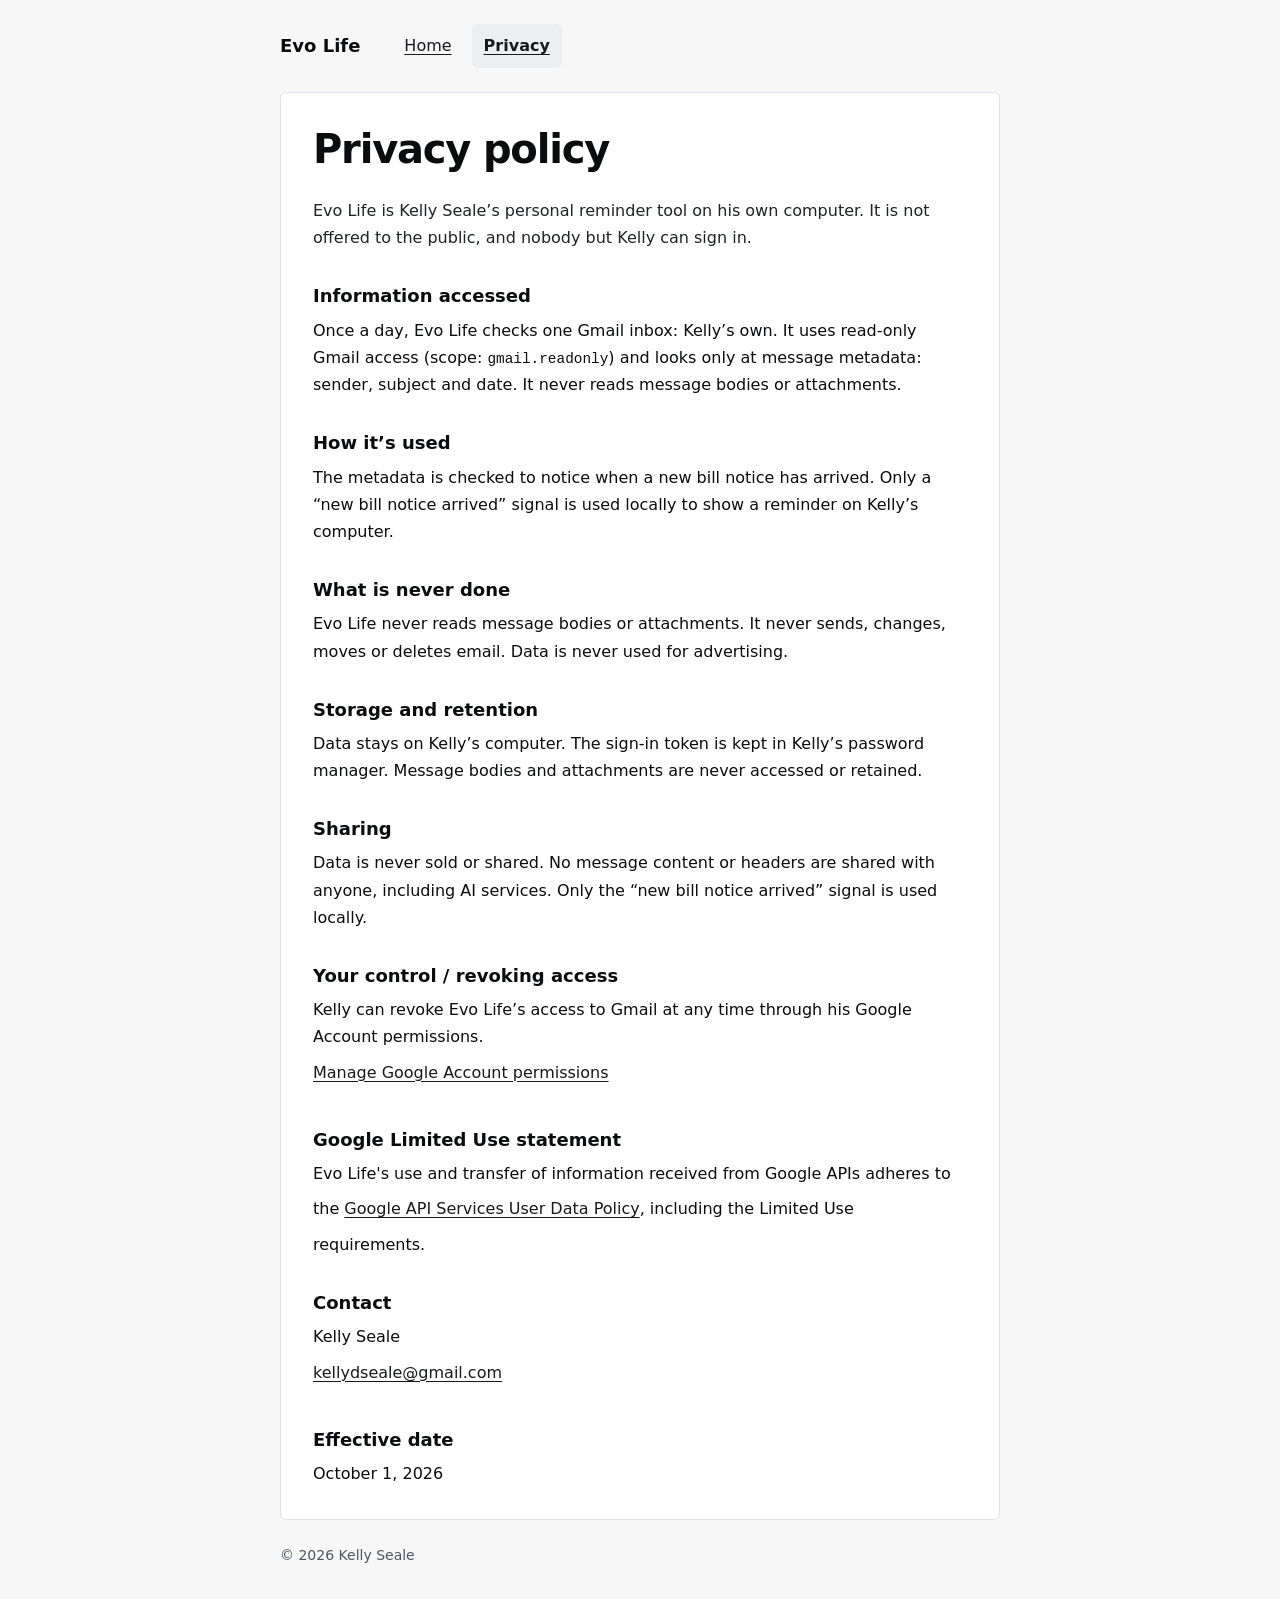
==== privacy.html @ 9ca0b937 "Evo Life: public homepage and privacy policy for the Google OAuth consent screen Co-Authored-By: Cla" ====
<!doctype html>
<html lang="en">
<head>
  <meta charset="utf-8">
  <meta name="viewport" content="width=device-width, initial-scale=1">
  <meta name="description" content="How Evo Life accesses Gmail message metadata for Kelly Seale's personal bill reminders, keeps data local, and lets the owner revoke access.">
  <title>Privacy policy | Evo Life</title>
  <link rel="icon" type="image/svg+xml" href="data:image/svg+xml,%3Csvg xmlns='http://www.w3.org/2000/svg' viewBox='0 0 32 32'%3E%3Crect width='32' height='32' rx='8' fill='%2318191c'/%3E%3Cpath d='m9 16 5 5 9-10' fill='none' stroke='%23ffffff' stroke-width='3' stroke-linecap='round' stroke-linejoin='round'/%3E%3C/svg%3E">
  <link rel="stylesheet" href="style.css">
</head>
<body>
  <a class="skip-link" href="#main">Skip to content</a>
  <header class="site-header wrap">
    <span class="site-name">Evo Life</span>
    <nav aria-label="Main navigation">
      <a href="index.html">Home</a>
      <a href="privacy.html" aria-current="page">Privacy</a>
    </nav>
  </header>
  <main id="main" class="wrap content" tabindex="-1">
    <h1>Privacy policy</h1>
    <p class="intro">Evo Life is Kelly Seale’s personal reminder tool on his own computer. It is not offered to the public, and nobody but Kelly can sign in.</p>
    <section aria-labelledby="information">
      <h2 id="information">Information accessed</h2>
      <p>Once a day, Evo Life checks one Gmail inbox: Kelly’s own. It uses read-only Gmail access (scope: <code>gmail.readonly</code>) and looks only at message metadata: sender, subject and date. It never reads message bodies or attachments.</p>
    </section>
    <section aria-labelledby="use">
      <h2 id="use">How it’s used</h2>
      <p>The metadata is checked to notice when a new bill notice has arrived. Only a “new bill notice arrived” signal is used locally to show a reminder on Kelly’s computer.</p>
    </section>
    <section aria-labelledby="never">
      <h2 id="never">What is never done</h2>
      <p>Evo Life never reads message bodies or attachments. It never sends, changes, moves or deletes email. Data is never used for advertising.</p>
    </section>
    <section aria-labelledby="storage">
      <h2 id="storage">Storage and retention</h2>
      <p>Data stays on Kelly’s computer. The sign-in token is kept in Kelly’s password manager. Message bodies and attachments are never accessed or retained.</p>
    </section>
    <section aria-labelledby="sharing">
      <h2 id="sharing">Sharing</h2>
      <p>Data is never sold or shared. No message content or headers are shared with anyone, including AI services. Only the “new bill notice arrived” signal is used locally.</p>
    </section>
    <section aria-labelledby="control">
      <h2 id="control">Your control / revoking access</h2>
      <p>Kelly can revoke Evo Life’s access to Gmail at any time through his Google Account permissions.</p>
      <a href="https://myaccount.google.com/permissions">Manage Google Account permissions</a>
    </section>
    <section aria-labelledby="limited-use">
      <h2 id="limited-use">Google Limited Use statement</h2>
      <p>Evo Life's use and transfer of information received from Google APIs adheres to the <a href="https://developers.google.com/terms/api-services-user-data-policy">Google API Services User Data Policy</a>, including the Limited Use requirements.</p>
    </section>
    <section aria-labelledby="contact">
      <h2 id="contact">Contact</h2>
      <p>Kelly Seale</p>
      <a href="mailto:kellydseale@gmail.com">kellydseale@gmail.com</a>
    </section>
    <section aria-labelledby="effective">
      <h2 id="effective">Effective date</h2>
      <p><time datetime="2026-10-01">October 1, 2026</time></p>
    </section>
  </main>
  <footer class="site-footer wrap">© 2026 Kelly Seale</footer>
</body>
</html>
---- style.css ----
/* Standalone subset of TD Graphite color and spacing tokens. */
:root {
  color-scheme: light dark;
  --bg: #f7f7f8;
  --card: #ffffff;
  --fg: #0b0c0e;
  --fg-soft: #1f2227;
  --muted-fg: #50565e;
  --border: #dfe2e6;
  --muted: #eceef0;
  --brand-text: #18191c;
  --ring: #18191c;
  --control-border: #7c838c;
  --space-1: 4px;
  --space-2: 8px;
  --space-3: 12px;
  --space-4: 16px;
  --space-6: 24px;
  --space-8: 32px;
  --radius-sm: 6px;
  --font-sans: system-ui, -apple-system, BlinkMacSystemFont, "Segoe UI", sans-serif;
  --font-mono: ui-monospace, "Cascadia Code", "Segoe UI Mono", monospace;
  --content-width: 720px;
  --touch-target: 44px;
}
@media (prefers-color-scheme: dark) {
  :root {
    --bg: #08090a;
    --card: #0e0f11;
    --fg: #f2f3f5;
    --fg-soft: #e3e5e8;
    --muted-fg: #9ba1a8;
    --border: #202226;
    --muted: #1a1c1f;
    --brand-text: #e7e9ec;
    --ring: #c9ccd1;
    --control-border: #666d77;
  }
}
* { box-sizing: border-box; }
html { scrollbar-color: var(--control-border) var(--bg); }
body {
  margin: 0;
  padding-inline: var(--space-6);
  background: var(--bg);
  color: var(--fg);
  font-family: var(--font-sans);
  font-size: 1rem;
  line-height: 1.7;
  overflow-wrap: anywhere;
  text-align: left;
}
.wrap { width: 100%; max-width: var(--content-width); margin-inline: auto; }
.site-header {
  display: flex;
  flex-wrap: wrap;
  align-items: center;
  gap: var(--space-3) var(--space-8);
  padding-block: var(--space-6);
}
.site-name { font-size: 1.125rem; font-weight: 650; }
nav { display: flex; flex-wrap: wrap; gap: var(--space-2); }
nav a { padding-inline: var(--space-3); }
nav a[aria-current="page"] { background: var(--muted); font-weight: 650; }
nav a:hover { background: var(--muted); }
.content {
  background: var(--card);
  padding: var(--space-8);
  border: 1px solid var(--border);
  border-radius: var(--radius-sm);
}
h1, h2, p, ul { margin: 0; }
h1 { font-size: clamp(2rem, 5vw, 2.5rem); line-height: 1.2; letter-spacing: -0.03em; text-wrap: balance; }
h2 { font-size: 1.125rem; line-height: 1.4; margin-bottom: var(--space-2); text-wrap: pretty; }
.intro { margin-top: var(--space-6); color: var(--fg-soft); }
section { margin-top: var(--space-8); }
ul { padding-left: var(--space-6); }
li + li { margin-top: var(--space-2); }
a {
  display: inline-block;
  min-width: var(--touch-target);
  min-height: var(--touch-target);
  padding-block: var(--space-2);
  max-width: 100%;
  color: var(--brand-text);
  border-radius: var(--radius-sm);
  text-decoration-thickness: 1px;
  text-underline-offset: 0.2em;
  touch-action: manipulation;
  -webkit-tap-highlight-color: var(--muted);
}
a:hover { text-decoration-thickness: 2px; }
a:focus-visible, main:focus-visible { outline: 3px solid var(--ring); outline-offset: 3px; }
code { font-family: var(--font-mono); font-size: 0.9em; }
.page-links { display: flex; flex-wrap: wrap; gap: var(--space-2) var(--space-6); margin-top: var(--space-8); padding-top: var(--space-4); border-top: 1px solid var(--border); }
.site-footer { padding-block: var(--space-6) var(--space-8); color: var(--muted-fg); font-size: 0.875rem; }
.skip-link { position: absolute; transform: translateY(-200%); padding-inline: var(--space-4); background: var(--card); }
.skip-link:focus { transform: translateY(0); }
@media (max-width: 480px) {
  body { padding-inline: var(--space-4); }
  .content { padding: var(--space-6); }
  .site-header { gap: var(--space-3) var(--space-6); }
}
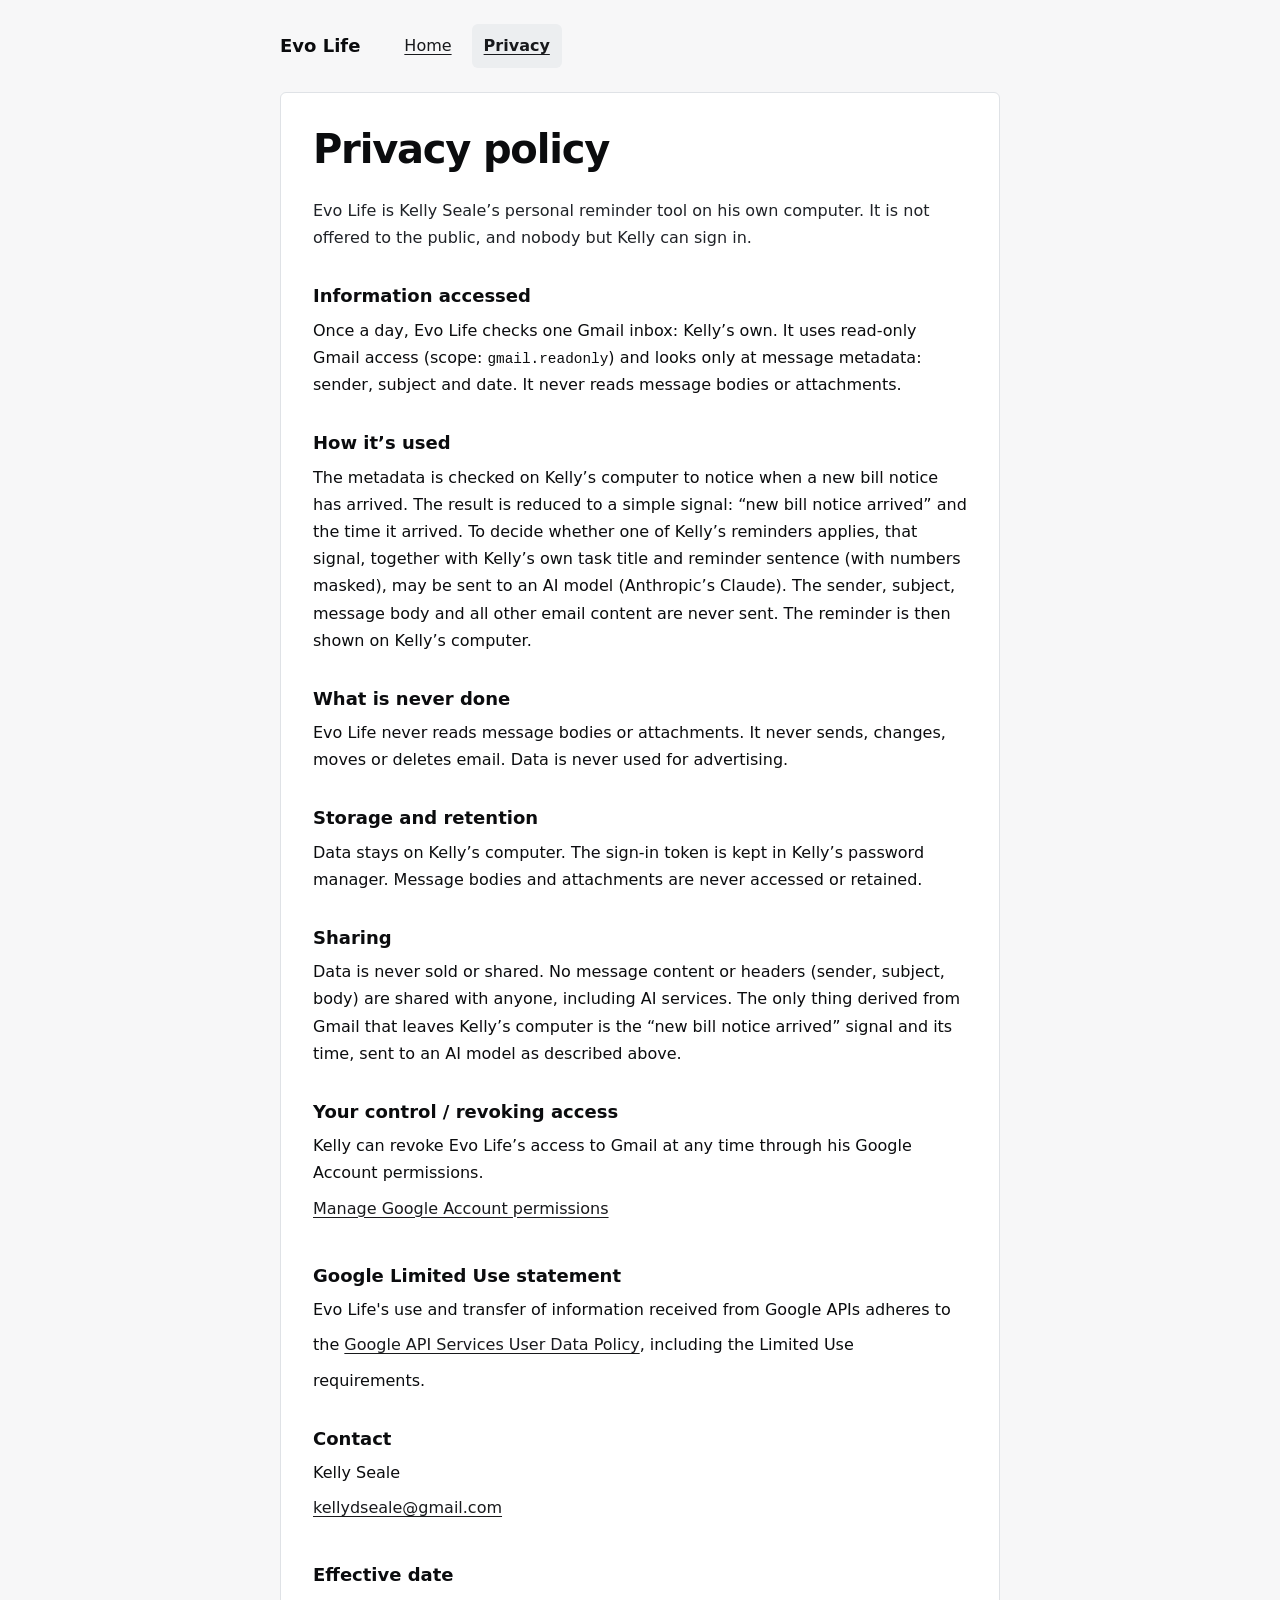
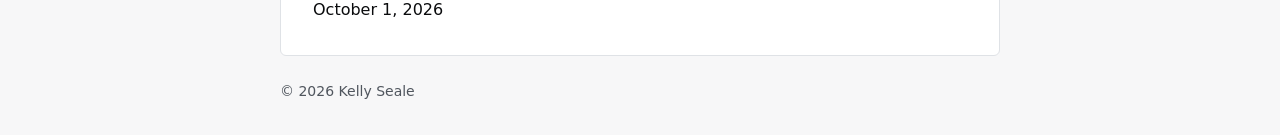
==== commit 84d15676: "Privacy: state precisely what reaches the AI model (signal + Kelly's own masked reminder text; never" ====
--- a/privacy.html
+++ b/privacy.html
@@ -26,7 +26,7 @@
     </section>
     <section aria-labelledby="use">
       <h2 id="use">How it’s used</h2>
-      <p>The metadata is checked to notice when a new bill notice has arrived. Only a “new bill notice arrived” signal is used locally to show a reminder on Kelly’s computer.</p>
+      <p>The metadata is checked on Kelly’s computer to notice when a new bill notice has arrived. The result is reduced to a simple signal: “new bill notice arrived” and the time it arrived. To decide whether one of Kelly’s reminders applies, that signal, together with Kelly’s own task title and reminder sentence (with numbers masked), may be sent to an AI model (Anthropic’s Claude). The sender, subject, message body and all other email content are never sent. The reminder is then shown on Kelly’s computer.</p>
     </section>
     <section aria-labelledby="never">
       <h2 id="never">What is never done</h2>
@@ -38,7 +38,7 @@
     </section>
     <section aria-labelledby="sharing">
       <h2 id="sharing">Sharing</h2>
-      <p>Data is never sold or shared. No message content or headers are shared with anyone, including AI services. Only the “new bill notice arrived” signal is used locally.</p>
+      <p>Data is never sold or shared. No message content or headers (sender, subject, body) are shared with anyone, including AI services. The only thing derived from Gmail that leaves Kelly’s computer is the “new bill notice arrived” signal and its time, sent to an AI model as described above.</p>
     </section>
     <section aria-labelledby="control">
       <h2 id="control">Your control / revoking access</h2>
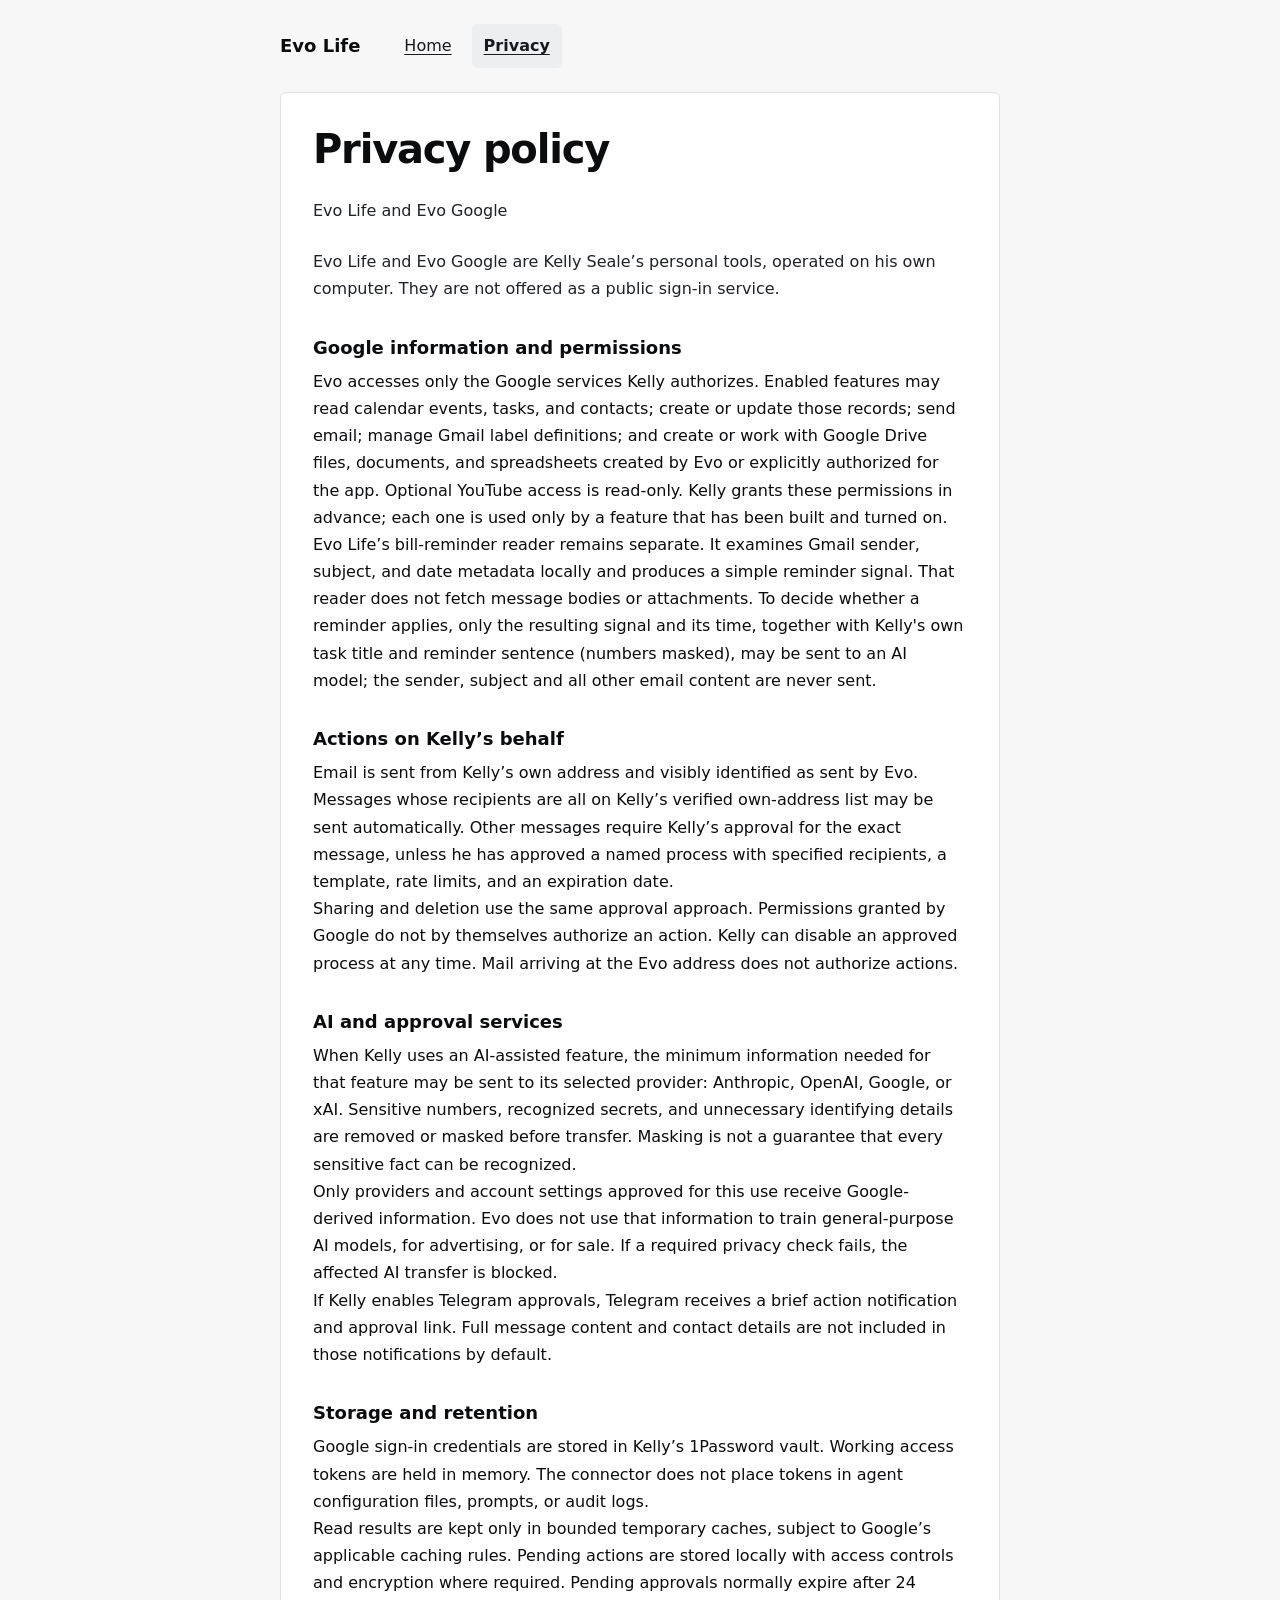
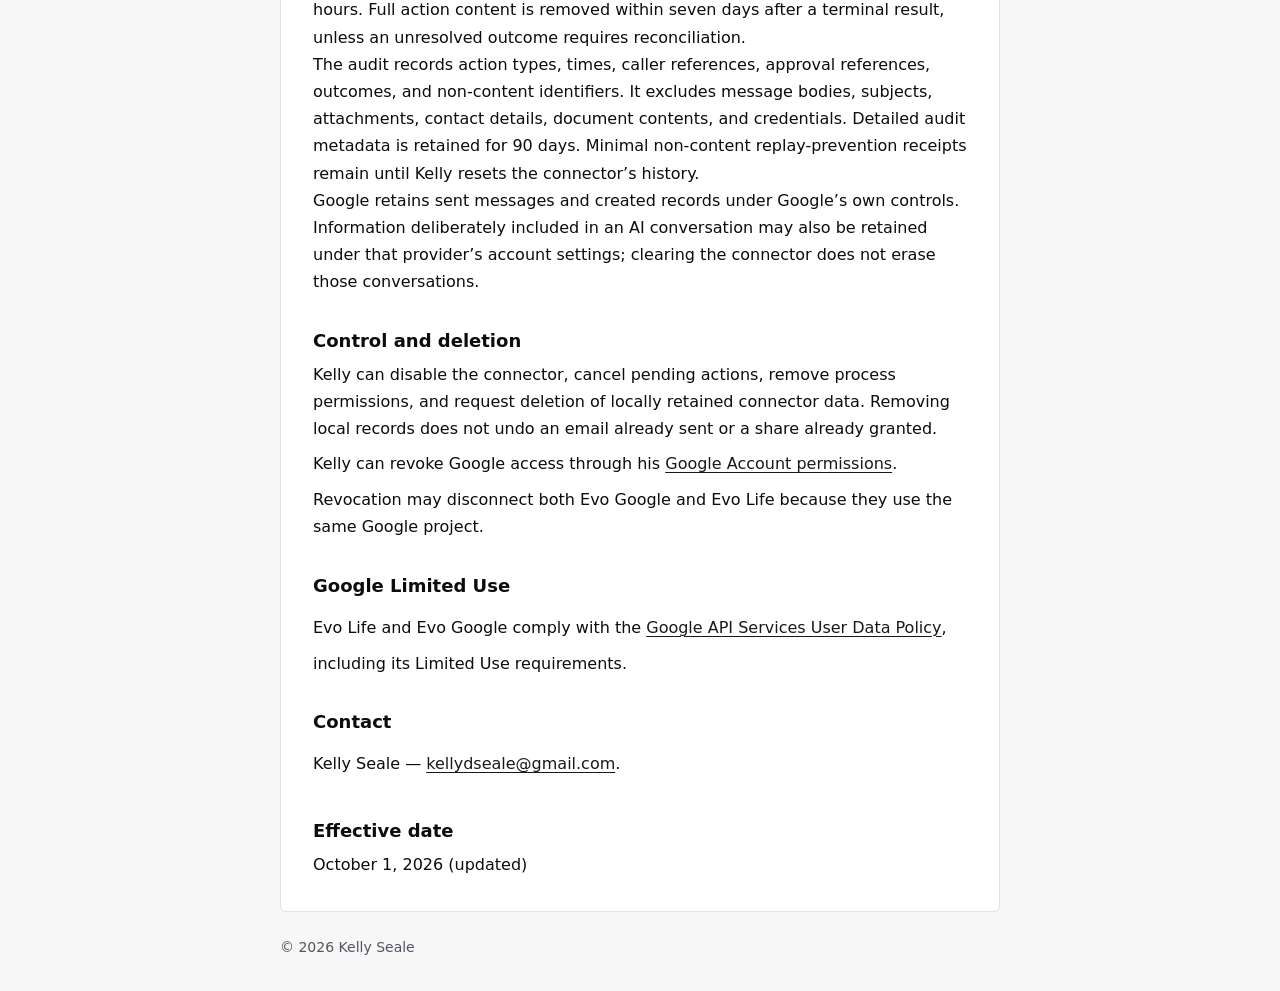
==== commit 21c9c017: "Privacy policy: Evo Life and Evo Google (Kelly-approved broader Google use, approval rules, retentio" ====
--- a/privacy.html
+++ b/privacy.html
@@ -3,7 +3,7 @@
 <head>
   <meta charset="utf-8">
   <meta name="viewport" content="width=device-width, initial-scale=1">
-  <meta name="description" content="How Evo Life accesses Gmail message metadata for Kelly Seale's personal bill reminders, keeps data local, and lets the owner revoke access.">
+  <meta name="description" content="How Kelly Seale’s personal Evo Life and Evo Google tools access Google information, handle AI transfers and approvals, and retain data.">
   <title>Privacy policy | Evo Life</title>
   <link rel="icon" type="image/svg+xml" href="data:image/svg+xml,%3Csvg xmlns='http://www.w3.org/2000/svg' viewBox='0 0 32 32'%3E%3Crect width='32' height='32' rx='8' fill='%2318191c'/%3E%3Cpath d='m9 16 5 5 9-10' fill='none' stroke='%23ffffff' stroke-width='3' stroke-linecap='round' stroke-linejoin='round'/%3E%3C/svg%3E">
   <link rel="stylesheet" href="style.css">
@@ -19,44 +19,47 @@
   </header>
   <main id="main" class="wrap content" tabindex="-1">
     <h1>Privacy policy</h1>
-    <p class="intro">Evo Life is Kelly Seale’s personal reminder tool on his own computer. It is not offered to the public, and nobody but Kelly can sign in.</p>
-    <section aria-labelledby="information">
-      <h2 id="information">Information accessed</h2>
-      <p>Once a day, Evo Life checks one Gmail inbox: Kelly’s own. It uses read-only Gmail access (scope: <code>gmail.readonly</code>) and looks only at message metadata: sender, subject and date. It never reads message bodies or attachments.</p>
+    <p class="intro">Evo Life and Evo Google</p>
+      <p class="intro">Evo Life and Evo Google are Kelly Seale’s personal tools, operated on his own computer. They are not offered as a public sign-in service.</p>
+    <section aria-labelledby="google-information-and-permissions">
+      <h2 id="google-information-and-permissions">Google information and permissions</h2>
+      <p>Evo accesses only the Google services Kelly authorizes. Enabled features may read calendar events, tasks, and contacts; create or update those records; send email; manage Gmail label definitions; and create or work with Google Drive files, documents, and spreadsheets created by Evo or explicitly authorized for the app. Optional YouTube access is read-only. Kelly grants these permissions in advance; each one is used only by a feature that has been built and turned on.</p>
+      <p>Evo Life’s bill-reminder reader remains separate. It examines Gmail sender, subject, and date metadata locally and produces a simple reminder signal. That reader does not fetch message bodies or attachments. To decide whether a reminder applies, only the resulting signal and its time, together with Kelly's own task title and reminder sentence (numbers masked), may be sent to an AI model; the sender, subject and all other email content are never sent.</p>
     </section>
-    <section aria-labelledby="use">
-      <h2 id="use">How it’s used</h2>
-      <p>The metadata is checked on Kelly’s computer to notice when a new bill notice has arrived. The result is reduced to a simple signal: “new bill notice arrived” and the time it arrived. To decide whether one of Kelly’s reminders applies, that signal, together with Kelly’s own task title and reminder sentence (with numbers masked), may be sent to an AI model (Anthropic’s Claude). The sender, subject, message body and all other email content are never sent. The reminder is then shown on Kelly’s computer.</p>
+    <section aria-labelledby="actions-on-kelly-s-behalf">
+      <h2 id="actions-on-kelly-s-behalf">Actions on Kelly’s behalf</h2>
+      <p>Email is sent from Kelly’s own address and visibly identified as sent by Evo. Messages whose recipients are all on Kelly’s verified own-address list may be sent automatically. Other messages require Kelly’s approval for the exact message, unless he has approved a named process with specified recipients, a template, rate limits, and an expiration date.</p>
+      <p>Sharing and deletion use the same approval approach. Permissions granted by Google do not by themselves authorize an action. Kelly can disable an approved process at any time. Mail arriving at the Evo address does not authorize actions.</p>
     </section>
-    <section aria-labelledby="never">
-      <h2 id="never">What is never done</h2>
-      <p>Evo Life never reads message bodies or attachments. It never sends, changes, moves or deletes email. Data is never used for advertising.</p>
+    <section aria-labelledby="ai-and-approval-services">
+      <h2 id="ai-and-approval-services">AI and approval services</h2>
+      <p>When Kelly uses an AI-assisted feature, the minimum information needed for that feature may be sent to its selected provider: Anthropic, OpenAI, Google, or xAI. Sensitive numbers, recognized secrets, and unnecessary identifying details are removed or masked before transfer. Masking is not a guarantee that every sensitive fact can be recognized.</p>
+      <p>Only providers and account settings approved for this use receive Google-derived information. Evo does not use that information to train general-purpose AI models, for advertising, or for sale. If a required privacy check fails, the affected AI transfer is blocked.</p>
+      <p>If Kelly enables Telegram approvals, Telegram receives a brief action notification and approval link. Full message content and contact details are not included in those notifications by default.</p>
     </section>
-    <section aria-labelledby="storage">
-      <h2 id="storage">Storage and retention</h2>
-      <p>Data stays on Kelly’s computer. The sign-in token is kept in Kelly’s password manager. Message bodies and attachments are never accessed or retained.</p>
+    <section aria-labelledby="storage-and-retention">
+      <h2 id="storage-and-retention">Storage and retention</h2>
+      <p>Google sign-in credentials are stored in Kelly’s 1Password vault. Working access tokens are held in memory. The connector does not place tokens in agent configuration files, prompts, or audit logs.</p>
+      <p>Read results are kept only in bounded temporary caches, subject to Google’s applicable caching rules. Pending actions are stored locally with access controls and encryption where required. Pending approvals normally expire after 24 hours. Full action content is removed within seven days after a terminal result, unless an unresolved outcome requires reconciliation.</p>
+      <p>The audit records action types, times, caller references, approval references, outcomes, and non-content identifiers. It excludes message bodies, subjects, attachments, contact details, document contents, and credentials. Detailed audit metadata is retained for 90 days. Minimal non-content replay-prevention receipts remain until Kelly resets the connector’s history.</p>
+      <p>Google retains sent messages and created records under Google’s own controls. Information deliberately included in an AI conversation may also be retained under that provider’s account settings; clearing the connector does not erase those conversations.</p>
     </section>
-    <section aria-labelledby="sharing">
-      <h2 id="sharing">Sharing</h2>
-      <p>Data is never sold or shared. No message content or headers (sender, subject, body) are shared with anyone, including AI services. The only thing derived from Gmail that leaves Kelly’s computer is the “new bill notice arrived” signal and its time, sent to an AI model as described above.</p>
+    <section aria-labelledby="control-and-deletion">
+      <h2 id="control-and-deletion">Control and deletion</h2>
+      <p>Kelly can disable the connector, cancel pending actions, remove process permissions, and request deletion of locally retained connector data. Removing local records does not undo an email already sent or a share already granted.</p>
+      <p>Kelly can revoke Google access through his <a href="https://myaccount.google.com/permissions">Google Account permissions</a>. Revocation may disconnect both Evo Google and Evo Life because they use the same Google project.</p>
     </section>
-    <section aria-labelledby="control">
-      <h2 id="control">Your control / revoking access</h2>
-      <p>Kelly can revoke Evo Life’s access to Gmail at any time through his Google Account permissions.</p>
-      <a href="https://myaccount.google.com/permissions">Manage Google Account permissions</a>
-    </section>
-    <section aria-labelledby="limited-use">
-      <h2 id="limited-use">Google Limited Use statement</h2>
-      <p>Evo Life's use and transfer of information received from Google APIs adheres to the <a href="https://developers.google.com/terms/api-services-user-data-policy">Google API Services User Data Policy</a>, including the Limited Use requirements.</p>
+    <section aria-labelledby="google-limited-use">
+      <h2 id="google-limited-use">Google Limited Use</h2>
+      <p>Evo Life and Evo Google comply with the <a href="https://developers.google.com/terms/api-services-user-data-policy">Google API Services User Data Policy</a>, including its Limited Use requirements.</p>
     </section>
     <section aria-labelledby="contact">
       <h2 id="contact">Contact</h2>
-      <p>Kelly Seale</p>
-      <a href="mailto:kellydseale@gmail.com">kellydseale@gmail.com</a>
+      <p>Kelly Seale — <a href="mailto:kellydseale@gmail.com">kellydseale@gmail.com</a>.</p>
     </section>
     <section aria-labelledby="effective">
       <h2 id="effective">Effective date</h2>
-      <p><time datetime="2026-10-01">October 1, 2026</time></p>
+      <p><time datetime="2026-10-01">October 1, 2026 (updated)</time></p>
     </section>
   </main>
   <footer class="site-footer wrap">© 2026 Kelly Seale</footer>
